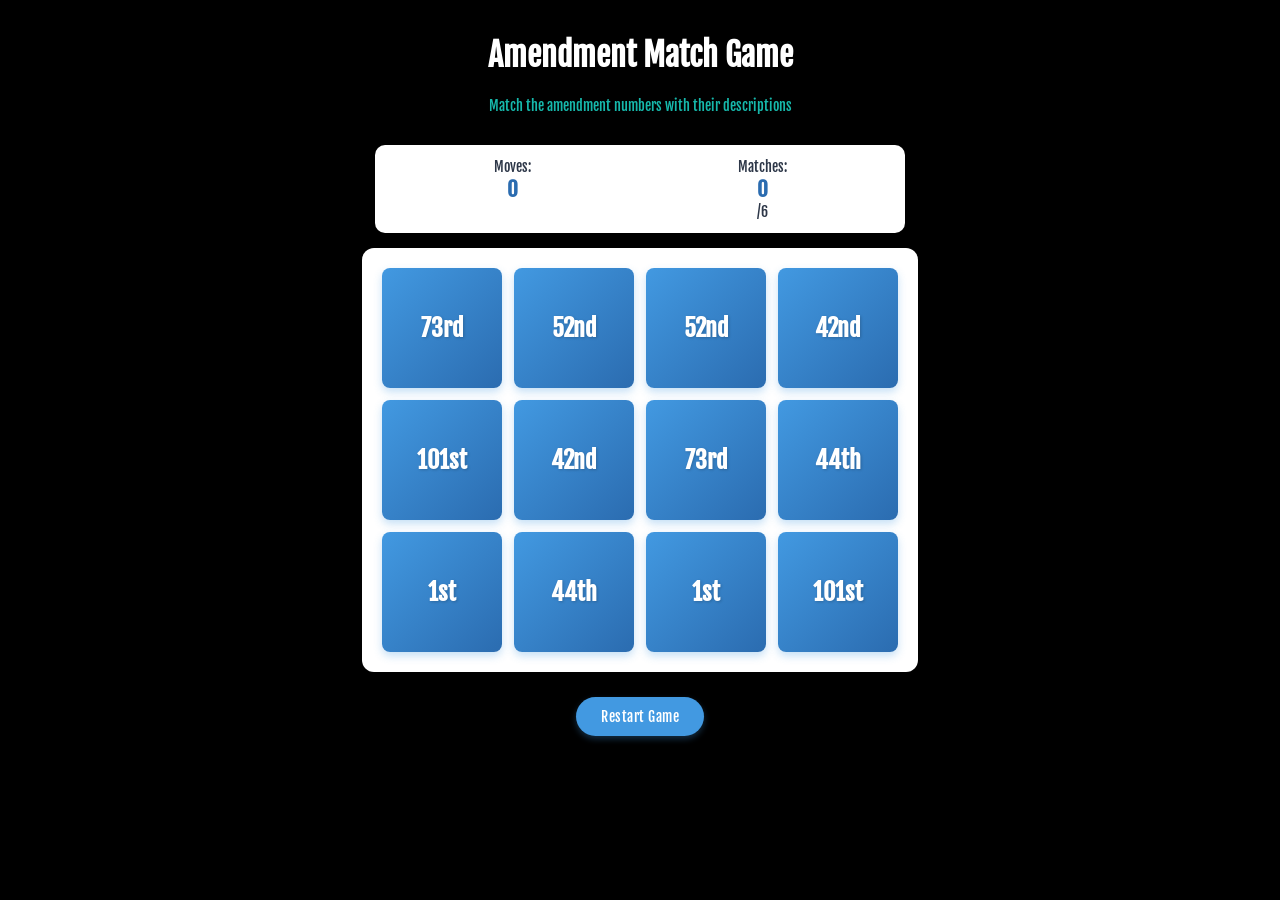
==== .vscode/amendment.html @ 5ef5d477 "commited" ====
<!DOCTYPE html>
<html lang="en">
<head>
    <meta charset="UTF-8">
    <meta name="viewport" content="width=device-width, initial-scale=1.0">
    <link rel="preconnect" href="https://fonts.googleapis.com">
    <link rel="preconnect" href="https://fonts.gstatic.com" crossorigin>
    <link href="https://fonts.googleapis.com/css2?family=Fjalla+One&display=swap" rel="stylesheet">
    <title>Samvidhan: Amendment Match</title>
    <style>
     body {
    margin: 0;
    padding: 0;
    display: flex;
    flex-direction: column;
    align-items: center;
    min-height: 100vh;
    background-color: #000000;
    font-family: "Fjalla One", system-ui;
    color: #2d3748;
}

.header {
    text-align: center;

}

.header h1 {
    color: #ffffff; /* Blue */
    font-size: 2rem;
    margin-top: 5px;;
    text-shadow: 1px 1px 3px rgba(0,0,0,0.08);
}

.header p {
    color: #16b8ab;
    max-width: 600px;
 margin: 15px;
    font-size: 0.9rem;
}

.game-container {
    display: grid;
    grid-template-columns: repeat(4, 1fr);
    gap: 12px;
    max-width: 600px;
    margin: 0 auto;
    background-color: #fff;
    padding: 20px;
    border-radius: 12px;
    box-shadow: 0 6px 15px rgba(0, 0, 0, 0.08);
}

.memory-card {
    width: 120px;
    height: 120px;
    position: relative;
    transform-style: preserve-3d;
    transition: transform 0.5s ease-out, box-shadow 0.3s ease;
    cursor: pointer;
    perspective: 1000px;
}

.memory-card:hover {
    box-shadow: 0 5px 15px rgba(0, 0, 0, 0.15);
}

.memory-card.flipped {
    transform: rotateY(180deg);
}

.card-front, .card-back {
    position: absolute;
    width: 100%;
    height: 100%;
    backface-visibility: hidden;
    border-radius: 8px;
    display: flex;
    justify-content: center;
    align-items: center;
    text-align: center;
    padding: 12px;
    box-sizing: border-box;
    transition: all 0.3s ease;
}

.card-front {
    background: linear-gradient(135deg, #4299e1, #2b6cb0); /* Blue gradient */
    color: white;
    border: none;
    box-shadow: 0 4px 8px rgba(66, 153, 225, 0.3);
}

.card-back {
    background: white;
    color: #2d3748;
    transform: rotateY(180deg);
    font-size: 0.8rem;
    line-height: 1.4;
    border: none;
    box-shadow: 0 4px 8px rgba(0, 0, 0, 0.1);
}

.card-front span {
    font-size: 1.5rem;
    font-weight: bold;
    text-shadow: 1px 1px 3px rgba(0, 0, 0, 0.2);
}

.stats {
    display: flex;
    justify-content: space-around;
    width: 100%;
    max-width: 500px;
    margin: 15px auto;
    font-size: 0.9rem;
    background: white;
    padding: 12px 15px;
    border-radius: 10px;
    box-shadow: 0 4px 12px rgba(0, 0, 0, 0.08);
}

.stats div {
    text-align: center;
}

.stats span {
    font-size: 1.3rem;
    color: #2b6cb0;
    display: block;
    font-weight: bold;
}

.restart-btn {
    background: #4299e1;
    color: white;
    border: none;
    padding: 10px 25px;
    border-radius: 25px;
    margin-top: 25px;
    cursor: pointer;
    font-family: "Fjalla One";
    transition: all 0.3s cubic-bezier(0.25, 0.8, 0.25, 1);
    box-shadow: 0 3px 6px rgba(66, 153, 225, 0.3);
    font-size: 0.9rem;
    letter-spacing: 0.5px;
}

.restart-btn:hover {
    background: #3182ce;
    transform: translateY(-2px);
    box-shadow: 0 5px 12px rgba(66, 153, 225, 0.4);
}

/* Google Translate widget styling */
#google_translate_element {
    margin: 15px;
    align-self: flex-end;
}

.goog-te-gadget {
    font-family: "Fjalla One" !important;
}

.goog-te-menu-value {
    color: #2b6cb0 !important;
}

.goog-te-menu-value span {
    color: #2b6cb0 !important;
}

.goog-te-gadget .goog-te-combo {
    padding: 5px;
    border-radius: 4px;
    border: 1px solid #cbd5e0;
}

@media (max-width: 600px) {
    .game-container {
        grid-template-columns: repeat(3, 1fr);
        max-width: 400px;
        padding: 15px;
        gap: 10px;
    }
    
    .memory-card {
        width: 100px;
        height: 100px;
    }
    
    .header h1 {
        font-size: 1.6rem;
    }
    
    .card-back {
        font-size: 0.7rem;
        padding: 8px;
    }
    
    .stats {
        padding: 10px;
        margin: 20px auto;
    }
    
    .restart-btn {
        padding: 8px 20px;
        margin-top: 20px;
    }
}
    </style>
</head>
<body>
    <div id="google_translate_element"></div>
    
    <div class="header">
        <h1>Amendment Match Game</h1>
        <p>Match the amendment numbers with their descriptions</p>
    </div>

    <div class="stats">
        <div>Moves: <span id="moves">0</span></div>
        <div>Matches: <span id="matches">0</span>/6</div>
    </div>

    <div class="game-container" id="gameContainer">
        <!-- Cards will be inserted here by JavaScript -->
    </div>

    <button class="restart-btn" onclick="startGame()">Restart Game</button>

    <script>
        // Amendment data (pairs)
        const amendmentPairs = [
            {
                number: "1st",
                description: "Added Ninth Schedule (1951)"
            },
            {
                number: "42nd",
                description: "Mini-Constitution (1976)"
            },
            {
                number: "44th",
                description: "Undid 42nd changes (1978)"
            },
            {
                number: "52nd",
                description: "Anti-Defection Law (1985)"
            },
            {
                number: "73rd",
                description: "Panchayati Raj (1992)"
            },
            {
                number: "101st",
                description: "GST Implementation (2016)"
            }
        ];

        let cards = [];
        let hasFlippedCard = false;
        let lockBoard = false;
        let firstCard, secondCard;
        let moves = 0;
        let matches = 0;

        // Duplicate the pairs to create matches
        function createCards() {
            const gameContainer = document.getElementById('gameContainer');
            gameContainer.innerHTML = '';
            
            // Create doubled array and shuffle
            const gameCards = [...amendmentPairs, ...amendmentPairs]
                .sort(() => 0.5 - Math.random());
            
            gameCards.forEach((card, index) => {
                const memoryCard = document.createElement('div');
                memoryCard.classList.add('memory-card');
                memoryCard.dataset.index = index;
                memoryCard.dataset.number = card.number;
                
                memoryCard.innerHTML = `
                    <div class="card-front"><span>${card.number}</span></div>
                    <div class="card-back">${card.description}</div>
                `;
                
                memoryCard.addEventListener('click', flipCard);
                gameContainer.appendChild(memoryCard);
                cards.push(memoryCard);
            });
        }

        function flipCard() {
            if (lockBoard) return;
            if (this === firstCard) return;
            
            this.classList.add('flipped');
            
            if (!hasFlippedCard) {
                // First click
                hasFlippedCard = true;
                firstCard = this;
                return;
            }
            
            // Second click
            secondCard = this;
            moves++;
            document.getElementById('moves').textContent = moves;
            
            checkForMatch();
        }

        function checkForMatch() {
            const isMatch = firstCard.dataset.number === secondCard.dataset.number;
            
            if (isMatch) {
                disableCards();
                matches++;
                document.getElementById('matches').textContent = matches;
                
                if (matches === amendmentPairs.length) {
                    setTimeout(() => {
                        alert(`Congratulations! You completed the game in ${moves} moves!`);
                    }, 500);
                }
            } else {
                unflipCards();
            }
        }

        function disableCards() {
            firstCard.removeEventListener('click', flipCard);
            secondCard.removeEventListener('click', flipCard);
            
            resetBoard();
        }

        function unflipCards() {
            lockBoard = true;
            
            setTimeout(() => {
                firstCard.classList.remove('flipped');
                secondCard.classList.remove('flipped');
                
                resetBoard();
            }, 1000);
        }

        function resetBoard() {
            [hasFlippedCard, lockBoard] = [false, false];
            [firstCard, secondCard] = [null, null];
        }

        function startGame() {
            cards = [];
            moves = 0;
            matches = 0;
            document.getElementById('moves').textContent = '0';
            document.getElementById('matches').textContent = '0';
            createCards();
        }

        // Initialize game
        startGame();
    </script>
    <!-- Google Translate Script -->
    <script type="text/javascript">
        function googleTranslateElementInit() {
            new google.translate.TranslateElement({
                pageLanguage: 'en',
                includedLanguages: 'hi,ta,te,ml,kn,gu,pa',
                layout: google.translate.TranslateElement.InlineLayout.SIMPLE
            }, 'google_translate_element');
        }
    </script>
    <script type="text/javascript" src="https://translate.google.com/translate_a/element.js?cb=googleTranslateElementInit"></script>
</body>
</html>
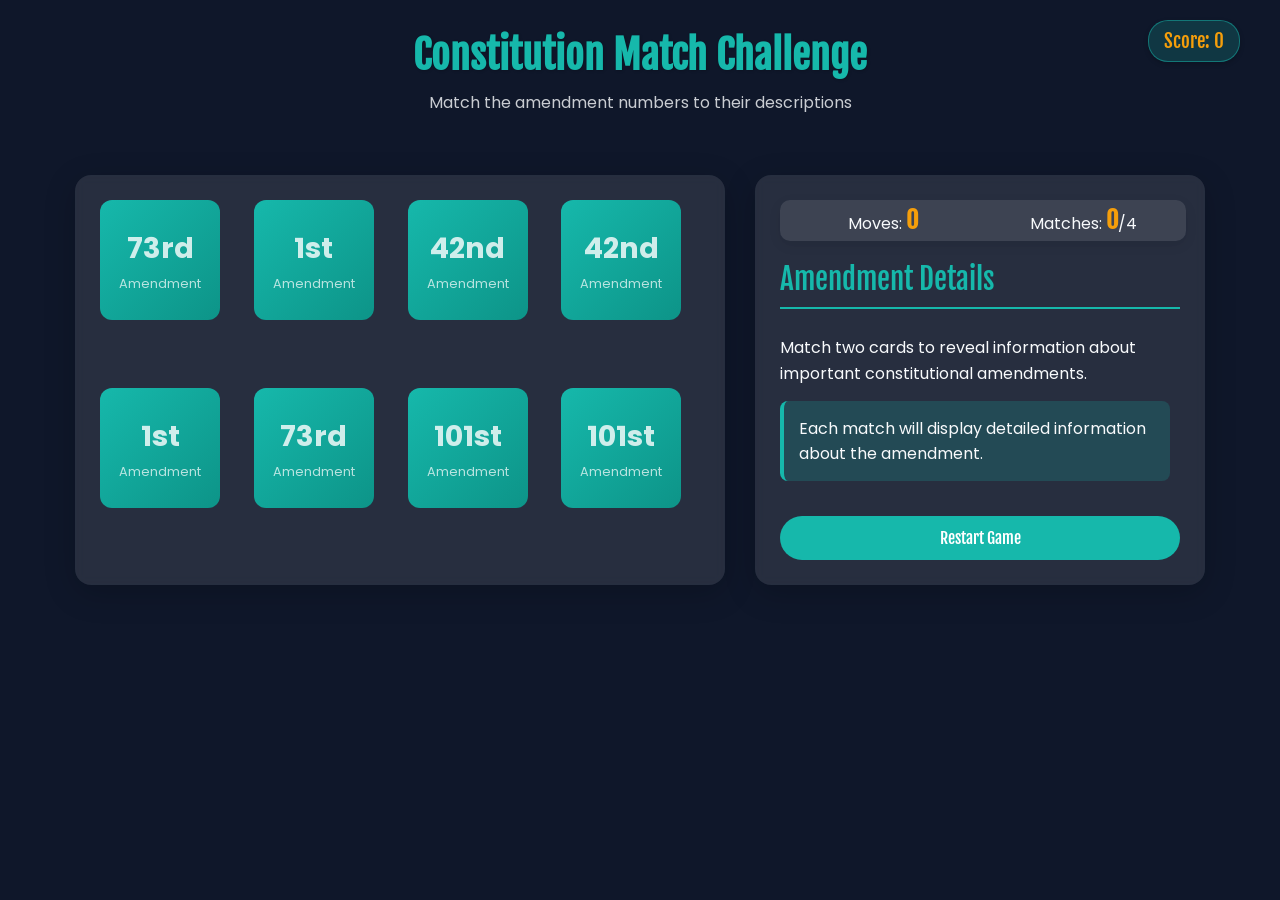
==== commit 949ccf0c: "commited" ====
--- a/.vscode/amendment.html
+++ b/.vscode/amendment.html
@@ -1,380 +1,554 @@
 <!DOCTYPE html>
 <html lang="en">
 <head>
-    <meta charset="UTF-8">
-    <meta name="viewport" content="width=device-width, initial-scale=1.0">
-    <link rel="preconnect" href="https://fonts.googleapis.com">
-    <link rel="preconnect" href="https://fonts.gstatic.com" crossorigin>
-    <link href="https://fonts.googleapis.com/css2?family=Fjalla+One&display=swap" rel="stylesheet">
-    <title>Samvidhan: Amendment Match</title>
-    <style>
-     body {
-    margin: 0;
-    padding: 0;
-    display: flex;
-    flex-direction: column;
-    align-items: center;
-    min-height: 100vh;
-    background-color: #000000;
-    font-family: "Fjalla One", system-ui;
-    color: #2d3748;
-}
-
-.header {
-    text-align: center;
-
-}
-
-.header h1 {
-    color: #ffffff; /* Blue */
-    font-size: 2rem;
-    margin-top: 5px;;
-    text-shadow: 1px 1px 3px rgba(0,0,0,0.08);
-}
-
-.header p {
-    color: #16b8ab;
-    max-width: 600px;
- margin: 15px;
-    font-size: 0.9rem;
-}
-
-.game-container {
-    display: grid;
-    grid-template-columns: repeat(4, 1fr);
-    gap: 12px;
-    max-width: 600px;
-    margin: 0 auto;
-    background-color: #fff;
-    padding: 20px;
-    border-radius: 12px;
-    box-shadow: 0 6px 15px rgba(0, 0, 0, 0.08);
-}
-
-.memory-card {
-    width: 120px;
-    height: 120px;
-    position: relative;
-    transform-style: preserve-3d;
-    transition: transform 0.5s ease-out, box-shadow 0.3s ease;
-    cursor: pointer;
-    perspective: 1000px;
-}
-
-.memory-card:hover {
-    box-shadow: 0 5px 15px rgba(0, 0, 0, 0.15);
-}
-
-.memory-card.flipped {
-    transform: rotateY(180deg);
-}
-
-.card-front, .card-back {
-    position: absolute;
-    width: 100%;
-    height: 100%;
-    backface-visibility: hidden;
-    border-radius: 8px;
-    display: flex;
-    justify-content: center;
-    align-items: center;
-    text-align: center;
-    padding: 12px;
-    box-sizing: border-box;
-    transition: all 0.3s ease;
-}
-
-.card-front {
-    background: linear-gradient(135deg, #4299e1, #2b6cb0); /* Blue gradient */
-    color: white;
-    border: none;
-    box-shadow: 0 4px 8px rgba(66, 153, 225, 0.3);
-}
-
-.card-back {
-    background: white;
-    color: #2d3748;
-    transform: rotateY(180deg);
-    font-size: 0.8rem;
-    line-height: 1.4;
-    border: none;
-    box-shadow: 0 4px 8px rgba(0, 0, 0, 0.1);
-}
-
-.card-front span {
-    font-size: 1.5rem;
-    font-weight: bold;
-    text-shadow: 1px 1px 3px rgba(0, 0, 0, 0.2);
-}
-
-.stats {
-    display: flex;
-    justify-content: space-around;
-    width: 100%;
-    max-width: 500px;
-    margin: 15px auto;
-    font-size: 0.9rem;
-    background: white;
-    padding: 12px 15px;
-    border-radius: 10px;
-    box-shadow: 0 4px 12px rgba(0, 0, 0, 0.08);
-}
-
-.stats div {
-    text-align: center;
-}
-
-.stats span {
-    font-size: 1.3rem;
-    color: #2b6cb0;
-    display: block;
-    font-weight: bold;
-}
-
-.restart-btn {
-    background: #4299e1;
-    color: white;
-    border: none;
-    padding: 10px 25px;
-    border-radius: 25px;
-    margin-top: 25px;
-    cursor: pointer;
-    font-family: "Fjalla One";
-    transition: all 0.3s cubic-bezier(0.25, 0.8, 0.25, 1);
-    box-shadow: 0 3px 6px rgba(66, 153, 225, 0.3);
-    font-size: 0.9rem;
-    letter-spacing: 0.5px;
-}
-
-.restart-btn:hover {
-    background: #3182ce;
-    transform: translateY(-2px);
-    box-shadow: 0 5px 12px rgba(66, 153, 225, 0.4);
-}
-
-/* Google Translate widget styling */
-#google_translate_element {
-    margin: 15px;
-    align-self: flex-end;
-}
-
-.goog-te-gadget {
-    font-family: "Fjalla One" !important;
-}
-
-.goog-te-menu-value {
-    color: #2b6cb0 !important;
-}
-
-.goog-te-menu-value span {
-    color: #2b6cb0 !important;
-}
-
-.goog-te-gadget .goog-te-combo {
-    padding: 5px;
-    border-radius: 4px;
-    border: 1px solid #cbd5e0;
-}
-
-@media (max-width: 600px) {
+  <meta charset="UTF-8" />
+  <meta name="viewport" content="width=device-width, initial-scale=1.0"/>
+  <link rel="preconnect" href="https://fonts.googleapis.com"/>
+  <link rel="preconnect" href="https://fonts.gstatic.com" crossorigin/>
+  <link href="https://fonts.googleapis.com/css2?family=Fjalla+One&family=Poppins:wght@400;500;600&display=swap" rel="stylesheet"/>
+  <title>Samvidhan: Amendment Match</title>
+  <style>
+    :root {
+      --primary: #16b8ab;
+      --secondary: #0d9488;
+      --dark: #0f172a;
+      --light: #f8fafc;
+      --accent: #f59e0b;
+    }
+
+    body {
+      margin: 0;
+      padding: 0;
+      display: flex;
+      flex-direction: column;
+      align-items: center;
+      min-height: 100vh;
+      background-color: var(--dark);
+      font-family: "Poppins", sans-serif;
+      color: var(--light);
+    }
+
+    .header {
+      text-align: center;
+      padding: 20px;
+      width: 100%;
+      max-width: 1200px;
+      position: relative;
+    }
+
+    .header h1 {
+      color: var(--primary);
+      font-family: "Fjalla One", sans-serif;
+      font-size: 2.5rem;
+      margin: 10px 0;
+      text-shadow: 1px 1px 3px rgba(0, 0, 0, 0.2);
+    }
+
+    .header p {
+      color: var(--light);
+      max-width: 600px;
+      margin: 0 auto 20px;
+      font-size: 1rem;
+      opacity: 0.8;
+    }
+
+    .game-area {
+      display: flex;
+      flex-wrap: wrap;
+      justify-content: center;
+      gap: 30px;
+      width: 100%;
+      max-width: 1200px;
+      padding: 20px;
+    }
+
     .game-container {
+      display: grid;
+      grid-template-columns: repeat(4, 1fr);
+      gap: 15px;
+      width: 600px;
+      background-color: rgba(255, 255, 255, 0.1);
+      padding: 25px;
+      border-radius: 16px;
+      box-shadow: 0 8px 32px rgba(0, 0, 0, 0.2);
+      backdrop-filter: blur(4px);
+    }
+
+    .memory-card {
+      width: 120px;
+      height: 120px;
+      position: relative;
+      transform-style: preserve-3d;
+      transition: transform 0.5s ease, box-shadow 0.3s ease;
+      cursor: pointer;
+      perspective: 1000px;
+      border-radius: 12px;
+    }
+
+    .memory-card:hover {
+      box-shadow: 0 5px 15px rgba(0, 0, 0, 0.3);
+    }
+
+    .memory-card.flipped {
+      transform: rotateY(180deg);
+    }
+
+    .card-front,
+    .card-back {
+      position: absolute;
+      width: 100%;
+      height: 100%;
+      backface-visibility: hidden;
+      border-radius: 12px;
+      display: flex;
+      justify-content: center;
+      align-items: center;
+      text-align: center;
+      padding: 15px;
+      box-sizing: border-box;
+      transition: all 0.3s ease;
+    }
+
+    .card-front {
+      background: linear-gradient(135deg, var(--primary), var(--secondary));
+      color: white;
+      display: flex;
+      flex-direction: column;
+      gap: 5px;
+    }
+
+    .card-front::before {
+      content: attr(data-number);
+      font-size: 1.8rem;
+      font-weight: bold;
+      color: rgba(255, 255, 255, 0.8);
+    }
+
+    .card-front::after {
+      content: "Amendment";
+      font-size: 0.8rem;
+      color: rgba(255, 255, 255, 0.7);
+    }
+
+    .card-back {
+      background: white;
+      color: var(--dark);
+      transform: rotateY(180deg);
+      font-size: 0.9rem;
+      line-height: 1.5;
+      overflow: hidden;
+      font-weight: 500;
+    }
+
+    .info-panel {
+      width: 400px;
+      background-color: rgba(255, 255, 255, 0.1);
+      border-radius: 16px;
+      padding: 25px;
+      box-shadow: 0 8px 32px rgba(0, 0, 0, 0.2);
+      backdrop-filter: blur(4px);
+      display: flex;
+      flex-direction: column;
+    }
+
+    .info-title {
+      font-family: "Fjalla One", sans-serif;
+      color: var(--primary);
+      font-size: 1.8rem;
+      margin-bottom: 10px;
+      border-bottom: 2px solid var(--primary);
+      padding-bottom: 10px;
+    }
+
+    .info-content {
+      flex-grow: 1;
+      overflow-y: auto;
+      padding-right: 10px;
+    }
+
+    .info-content p {
+      margin-bottom: 15px;
+      line-height: 1.6;
+    }
+
+    .info-highlight {
+      background-color: rgba(22, 184, 171, 0.2);
+      padding: 15px;
+      border-radius: 8px;
+      margin: 15px 0;
+      border-left: 4px solid var(--primary);
+    }
+
+    .stats {
+      display: flex;
+      justify-content: space-between;
+      width: 100%;
+      background-color: rgba(255, 255, 255, 0.1);
+      padding: 5px 3px;
+      border-radius: 10px;
+      margin-bottom: 20px;
+      box-shadow: 0 4px 12px rgba(0, 0, 0, 0.1);
+    }
+
+    .stats div {
+      text-align: center;
+      flex: 1;
+    }
+
+    .stats span {
+      font-size: 1.5rem;
+      color: var(--accent);
+      font-weight: bold;
+      font-family: "Fjalla One", sans-serif;
+    }
+
+    .restart-btn {
+      background: var(--primary);
+      color: white;
+      border: none;
+      padding: 12px 30px;
+      border-radius: 30px;
+      margin-top: 20px;
+      cursor: pointer;
+      font-family: "Fjalla One", sans-serif;
+      transition: all 0.3s ease;
+      font-size: 1rem;
+    }
+
+    .restart-btn:hover {
+      background: var(--secondary);
+      transform: translateY(-2px);
+    }
+
+    .matched::after {
+      content: "";
+      position: absolute;
+      top: 0;
+      left: 0;
+      right: 0;
+      bottom: 0;
+      background: rgba(22, 184, 171, 0.3);
+      z-index: 10;
+      border-radius: 12px;
+    }
+
+    /* Score Display */
+    .score-display {
+      position: absolute;
+      top: 20px;
+      right: 20px;
+      background-color: rgba(22, 184, 171, 0.2);
+      padding: 8px 15px;
+      border-radius: 20px;
+      font-family: "Fjalla One", sans-serif;
+      color: var(--accent);
+      font-size: 1.2rem;
+      box-shadow: 0 2px 5px rgba(0, 0, 0, 0.2);
+      border: 1px solid rgba(22, 184, 171, 0.5);
+    }
+
+    @media (max-width: 1100px) {
+      .game-area {
+        flex-direction: column;
+        align-items: center;
+      }
+
+      .info-panel {
+        width: 600px;
+        margin-top: 20px;
+      }
+    }
+
+    @media (max-width: 650px) {
+      .game-container {
         grid-template-columns: repeat(3, 1fr);
-        max-width: 400px;
+        width: 100%;
         padding: 15px;
         gap: 10px;
-    }
-    
-    .memory-card {
+      }
+
+      .memory-card {
         width: 100px;
         height: 100px;
-    }
-    
-    .header h1 {
-        font-size: 1.6rem;
-    }
-    
-    .card-back {
-        font-size: 0.7rem;
-        padding: 8px;
-    }
-    
-    .stats {
-        padding: 10px;
-        margin: 20px auto;
-    }
-    
-    .restart-btn {
-        padding: 8px 20px;
-        margin-top: 20px;
-    }
-}
-    </style>
+      }
+
+      .info-panel {
+        width: 100%;
+      }
+
+      .header h1 {
+        font-size: 2rem;
+      }
+
+      .card-back {
+        font-size: 0.8rem;
+      }
+
+      .score-display {
+        position: static;
+        margin-top: 10px;
+      }
+    }
+
+    @media (max-width: 480px) {
+      .game-container {
+        grid-template-columns: repeat(2, 1fr);
+      }
+
+      .stats span {
+        font-size: 1.2rem;
+      }
+
+      .header h1 {
+        font-size: 1.8rem;
+      }
+    }
+
+    /* Animation for celebration */
+    @keyframes pulse {
+      0% { transform: scale(1); }
+      50% { transform: scale(1.05); }
+      100% { transform: scale(1); }
+    }
+
+    .celebration {
+      animation: pulse 0.5s infinite;
+    }
+  </style>
 </head>
 <body>
-    <div id="google_translate_element"></div>
-    
-    <div class="header">
-        <h1>Amendment Match Game</h1>
-        <p>Match the amendment numbers with their descriptions</p>
+  <div class="header">
+    <div class="score-display" id="scoreDisplay">Score: 0</div>
+    <h1>Constitution Match Challenge</h1>
+    <p>Match the amendment numbers to their descriptions</p>
+  </div>
+
+  <div class="game-area">
+    <div class="game-container" id="gameContainer"></div>
+
+    <div class="info-panel">
+      <div class="stats">
+        <div>Moves: <span id="moves">0</span></div>
+        <div>Matches: <span id="matches">0</span>/4</div>
+      </div>
+      <div class="info-title">Amendment Details</div>
+      <div class="info-content" id="infoContent">
+        <p>Match two cards to reveal information about important constitutional amendments.</p>
+        <div class="info-highlight">Each match will display detailed information about the amendment.</div>
+      </div>
+      <button class="restart-btn" id="restartBtn">Restart Game</button>
     </div>
-
-    <div class="stats">
-        <div>Moves: <span id="moves">0</span></div>
-        <div>Matches: <span id="matches">0</span>/6</div>
-    </div>
-
-    <div class="game-container" id="gameContainer">
-        <!-- Cards will be inserted here by JavaScript -->
-    </div>
-
-    <button class="restart-btn" onclick="startGame()">Restart Game</button>
-
-    <script>
-        // Amendment data (pairs)
-        const amendmentPairs = [
-            {
-                number: "1st",
-                description: "Added Ninth Schedule (1951)"
-            },
-            {
-                number: "42nd",
-                description: "Mini-Constitution (1976)"
-            },
-            {
-                number: "44th",
-                description: "Undid 42nd changes (1978)"
-            },
-            {
-                number: "52nd",
-                description: "Anti-Defection Law (1985)"
-            },
-            {
-                number: "73rd",
-                description: "Panchayati Raj (1992)"
-            },
-            {
-                number: "101st",
-                description: "GST Implementation (2016)"
-            }
-        ];
-
-        let cards = [];
-        let hasFlippedCard = false;
-        let lockBoard = false;
-        let firstCard, secondCard;
-        let moves = 0;
-        let matches = 0;
-
-        // Duplicate the pairs to create matches
-        function createCards() {
-            const gameContainer = document.getElementById('gameContainer');
-            gameContainer.innerHTML = '';
-            
-            // Create doubled array and shuffle
-            const gameCards = [...amendmentPairs, ...amendmentPairs]
-                .sort(() => 0.5 - Math.random());
-            
-            gameCards.forEach((card, index) => {
-                const memoryCard = document.createElement('div');
-                memoryCard.classList.add('memory-card');
-                memoryCard.dataset.index = index;
-                memoryCard.dataset.number = card.number;
-                
-                memoryCard.innerHTML = `
-                    <div class="card-front"><span>${card.number}</span></div>
-                    <div class="card-back">${card.description}</div>
-                `;
-                
-                memoryCard.addEventListener('click', flipCard);
-                gameContainer.appendChild(memoryCard);
-                cards.push(memoryCard);
-            });
+  </div>
+
+  <script>
+    // Game data
+    const amendmentData = [
+      {
+        id: "first",
+        number: "1st",
+        title: "First Amendment (1951)",
+        shortDesc: "Added Ninth Schedule",
+        description: "The First Amendment added the Ninth Schedule to protect land reform laws from judicial review. It also introduced restrictions on free speech and extended affirmative action.",
+        impact: "Enabled land reforms and protected social justice laws."
+      },
+      {
+        id: "fortysecond",
+        number: "42nd",
+        title: "42nd Amendment (1976)",
+        shortDesc: "The 'Mini-Constitution'",
+        description: "Introduced during Emergency; added 'Socialist', 'Secular' to the Preamble, introduced Fundamental Duties, and gave more power to the Central Government.",
+        impact: "Made extensive structural changes to the Constitution."
+      },
+      {
+        id: "seventythird",
+        number: "73rd",
+        title: "73rd Amendment (1992)",
+        shortDesc: "Panchayati Raj",
+        description: "Constitutionalized Panchayati Raj Institutions, ensuring local governance and representation for SC/ST and women.",
+        impact: "Strengthened grassroots democracy in India."
+      },
+      {
+        id: "onehundredfirst",
+        number: "101st",
+        title: "101st Amendment (2016)",
+        shortDesc: "Introduced GST",
+        description: "Launched Goods and Services Tax replacing many indirect taxes. Created GST Council for coordination.",
+        impact: "Unified Indian market under a single tax regime."
+      }
+    ];
+
+    // Game state variables
+    let cards = [], hasFlippedCard = false, lockBoard = false;
+    let firstCard, secondCard;
+    let moves = 0, matches = 0, score = 0, matchedPairs = [];
+
+    // DOM elements
+    const scoreDisplay = document.getElementById("scoreDisplay");
+    const movesDisplay = document.getElementById("moves");
+    const matchesDisplay = document.getElementById("matches");
+    const infoContent = document.getElementById("infoContent");
+    const restartBtn = document.getElementById("restartBtn");
+
+    // Initialize game
+    function initGame() {
+      restartBtn.addEventListener('click', resetGame);
+      startGame();
+    }
+
+    // Update score display and save to localStorage
+    function updateScore() {
+      score = matches * 100 - Math.floor(moves * 0.5);
+      if (score < 0) score = 0;
+      scoreDisplay.textContent = `Score: ${score}`;
+      
+      // Save the score to localStorage for StarNavigator to access
+      localStorage.setItem('amendmentScore', score.toString());
+      
+      // Update the total score in StarNavigator
+      updateTotalCivicScore();
+    }
+
+    // Update the total civic score in StarNavigator
+    function updateTotalCivicScore() {
+      // Calculate total score by combining all quiz scores
+      let total = 0;
+      const quizzes = ['preamble', 'amendment', 'fundamentalrights'];
+      
+      quizzes.forEach(quiz => {
+        const score = localStorage.getItem(`${quiz}Score`);
+        if (score) {
+          total += parseInt(score);
         }
-
-        function flipCard() {
-            if (lockBoard) return;
-            if (this === firstCard) return;
-            
-            this.classList.add('flipped');
-            
-            if (!hasFlippedCard) {
-                // First click
-                hasFlippedCard = true;
-                firstCard = this;
-                return;
-            }
-            
-            // Second click
-            secondCard = this;
-            moves++;
-            document.getElementById('moves').textContent = moves;
-            
-            checkForMatch();
-        }
-
-        function checkForMatch() {
-            const isMatch = firstCard.dataset.number === secondCard.dataset.number;
-            
-            if (isMatch) {
-                disableCards();
-                matches++;
-                document.getElementById('matches').textContent = matches;
-                
-                if (matches === amendmentPairs.length) {
-                    setTimeout(() => {
-                        alert(`Congratulations! You completed the game in ${moves} moves!`);
-                    }, 500);
-                }
-            } else {
-                unflipCards();
-            }
-        }
-
-        function disableCards() {
-            firstCard.removeEventListener('click', flipCard);
-            secondCard.removeEventListener('click', flipCard);
-            
-            resetBoard();
-        }
-
-        function unflipCards() {
-            lockBoard = true;
-            
-            setTimeout(() => {
-                firstCard.classList.remove('flipped');
-                secondCard.classList.remove('flipped');
-                
-                resetBoard();
-            }, 1000);
-        }
-
-        function resetBoard() {
-            [hasFlippedCard, lockBoard] = [false, false];
-            [firstCard, secondCard] = [null, null];
-        }
-
-        function startGame() {
-            cards = [];
-            moves = 0;
-            matches = 0;
-            document.getElementById('moves').textContent = '0';
-            document.getElementById('matches').textContent = '0';
-            createCards();
-        }
-
-        // Initialize game
+      });
+      
+      // Save the total score for StarNavigator
+      localStorage.setItem('totalCivicScore', total.toString());
+    }
+
+    // Create game cards
+    function createCards() {
+      const gameContainer = document.getElementById("gameContainer");
+      gameContainer.innerHTML = "";
+      cards = [];
+
+      const gameCards = [...amendmentData, ...amendmentData].sort(() => 0.5 - Math.random());
+
+      gameCards.forEach(card => {
+        const memoryCard = document.createElement("div");
+        memoryCard.classList.add("memory-card");
+        memoryCard.dataset.id = card.id;
+        memoryCard.innerHTML = `
+          <div class="card-front" data-number="${card.number}"></div>
+          <div class="card-back">${card.shortDesc}</div>
+        `;
+        memoryCard.addEventListener("click", flipCard);
+        gameContainer.appendChild(memoryCard);
+        cards.push(memoryCard);
+      });
+    }
+
+    // Flip card logic
+    function flipCard() {
+      if (lockBoard || this === firstCard || this.classList.contains("matched")) return;
+      
+      this.classList.add("flipped");
+
+      if (!hasFlippedCard) {
+        hasFlippedCard = true;
+        firstCard = this;
+        return;
+      }
+
+      secondCard = this;
+      lockBoard = true;
+      moves++;
+      movesDisplay.textContent = moves;
+      checkForMatch();
+    }
+
+    // Check if cards match
+    function checkForMatch() {
+      const isMatch = firstCard.dataset.id === secondCard.dataset.id;
+      
+      if (isMatch) {
+        handleMatch();
+      } else {
+        setTimeout(() => {
+          firstCard.classList.remove("flipped");
+          secondCard.classList.remove("flipped");
+          resetBoard();
+        }, 1000);
+      }
+    }
+
+    // Handle matched cards
+    function handleMatch() {
+      const id = firstCard.dataset.id;
+      displayAmendmentInfo(id);
+      firstCard.classList.add("matched");
+      secondCard.classList.add("matched");
+      firstCard.removeEventListener("click", flipCard);
+      secondCard.removeEventListener("click", flipCard);
+      resetBoard();
+      matches++;
+      matchesDisplay.textContent = matches;
+      updateScore();
+      
+      if (matches === amendmentData.length) {
+        setTimeout(() => {
+          infoContent.innerHTML += `
+            <div class="info-highlight celebration">
+              🎉 Congratulations! You completed the game with ${score} points!
+            </div>
+          `;
+        }, 500);
+      }
+    }
+
+    // Display amendment information
+    function displayAmendmentInfo(id) {
+      const amendment = amendmentData.find(a => a.id === id);
+      infoContent.innerHTML = `
+        <h3>${amendment.title}</h3>
+        <div class="info-highlight">${amendment.shortDesc}</div>
+        <p><strong>Key Provisions:</strong> ${amendment.description}</p>
+        <p><strong>Impact:</strong> ${amendment.impact}</p>
+      `;
+    }
+
+    // Reset board state
+    function resetBoard() {
+      [hasFlippedCard, lockBoard] = [false, false];
+      [firstCard, secondCard] = [null, null];
+    }
+
+    // Start a new game
+    function startGame() {
+      moves = 0;
+      matches = 0;
+      score = 0;
+      matchedPairs = [];
+      movesDisplay.textContent = "0";
+      matchesDisplay.textContent = "0";
+      scoreDisplay.textContent = "Score: 0";
+      infoContent.innerHTML = `
+        <p>Match two cards to reveal information about important constitutional amendments.</p>
+        <div class="info-highlight">Each match will display detailed information about the amendment.</div>
+      `;
+      createCards();
+    }
+
+    // Reset the game completely
+    function resetGame() {
+      if (confirm("Are you sure you want to reset the game?")) {
+        localStorage.removeItem('amendmentScore');
+        updateTotalCivicScore();
         startGame();
-    </script>
-    <!-- Google Translate Script -->
-    <script type="text/javascript">
-        function googleTranslateElementInit() {
-            new google.translate.TranslateElement({
-                pageLanguage: 'en',
-                includedLanguages: 'hi,ta,te,ml,kn,gu,pa',
-                layout: google.translate.TranslateElement.InlineLayout.SIMPLE
-            }, 'google_translate_element');
-        }
-    </script>
-    <script type="text/javascript" src="https://translate.google.com/translate_a/element.js?cb=googleTranslateElementInit"></script>
+      }
+    }
+
+    // Initialize the game when page loads
+    window.addEventListener('DOMContentLoaded', initGame);
+  </script>
 </body>
 </html>
